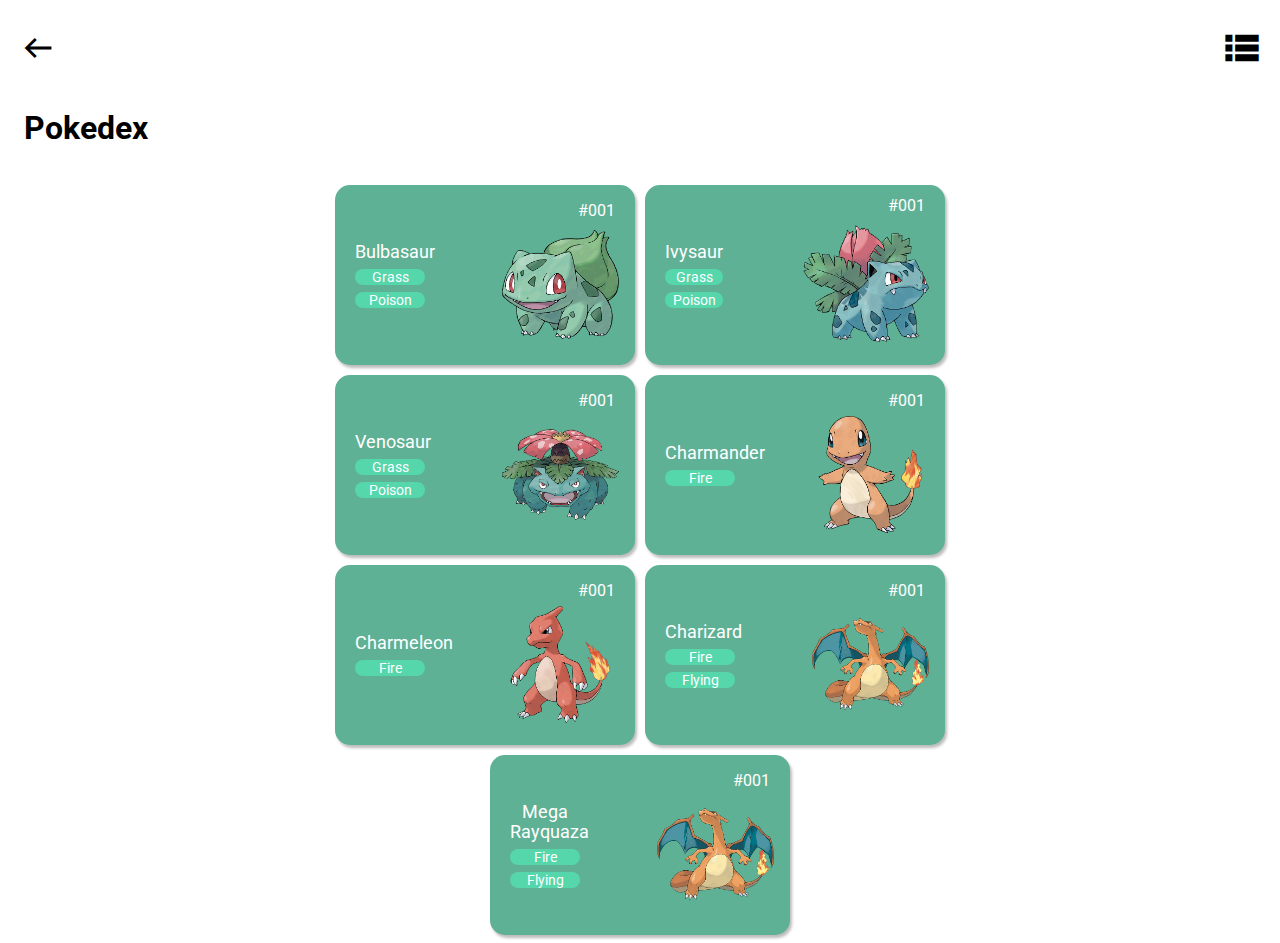
==== 07_pokedex_js/index.html @ bf47d4d7 "HTML e CSS do projeto Pokedex finalizado com sucesso já responsivo, próximo passo é integrar a aplic" ====
<!DOCTYPE html>
<html lang="pt-BR">
<head>
    <meta charset="UTF-8">
    <meta http-equiv="X-UA-Compatible" content="IE=edge">
    <meta name="viewport" content="width=device-width, initial-scale=1.0">
    <meta name="description" content="Pekedex criada utilizando a PokeAPI">
    <link rel="stylesheet" href="https://necolas.github.io/normalize.css/latest/normalize.css"> <!--Normalize CSS-->
    <link rel="stylesheet" href="./assets/css/main.css">
    <link rel="stylesheet" href="./assets/css/global.css">
    <link rel="preconnect" href="https://fonts.googleapis.com">
    <link rel="preconnect" href="https://fonts.gstatic.com" crossorigin>
    <link href="https://fonts.googleapis.com/css2?family=Roboto:wght@500&display=swap" rel="stylesheet">
    <link rel="stylesheet" href="./assets/css/pokedex.css">
    <script defer src="./assets/js/main.js"></script>

    <link rel="stylesheet" href="https://fonts.googleapis.com/css2?family=Material+Symbols+Outlined:opsz,wght,FILL,GRAD@20..48,100..700,0..1,-50..200" />
    <title>Pokedex</title>
</head>
<body>
    <header>
        <nav class="menu_principal">
            <div class="voltar"><span class="material-symbols-outlined">
                arrow_left_alt
            </span></div>
            <div class="menu_lista"><span class="material-symbols-outlined">
                lists
            </span></div>
        </nav>
    </header>

    <section id="section_principal">
        <h1 class="titulo_principal">Pokedex</h1>
        <ol class="lista_pokemons">
            <li>
                <div class="nome_tipo_pokemon">
                    <div class="nome_pokemon">Bulbasaur</div>
                    <div class="tipo_pokemon">Grass</div>
                    <div class="tipo_pokemon">Poison</div>
                </div>
                <div class="poke_id">
                    <div class="number">#001</div>
                    <img src="./assets/img/pokemons/001.png" alt="">
                </div>
            </li>
            <li>
                <div class="nome_tipo_pokemon">
                    <div class="nome_pokemon">Ivysaur</div>
                    <div class="tipo_pokemon">Grass</div>
                    <div class="tipo_pokemon">Poison</div>
                </div>
                <div class="poke_id">
                    <div class="number">#001</div>
                    <img src="./assets/img/pokemons/002.png" alt="">
                </div>
            </li>
            <li>
                <div class="nome_tipo_pokemon">
                    <div class="nome_pokemon">Venosaur</div>
                    <div class="tipo_pokemon">Grass</div>
                    <div class="tipo_pokemon">Poison</div>
                </div>
                <div class="poke_id">
                    <div class="number">#001</div>
                    <img src="./assets/img/pokemons/003.png" alt="">
                </div>
            </li>
            <li>
                <div class="nome_tipo_pokemon">
                    <div class="nome_pokemon">Charmander</div>
                    <div class="tipo_pokemon">Fire</div>
                </div>
                <div class="poke_id">
                    <div class="number">#001</div>
                    <img src="./assets/img/pokemons/004.png" alt="">
                </div>
            </li>
            <li>
                <div class="nome_tipo_pokemon">
                    <div class="nome_pokemon">Charmeleon</div>
                    <div class="tipo_pokemon">Fire</div>
                </div>
                <div class="poke_id">
                    <div class="number">#001</div>
                    <img src="./assets/img/pokemons/005.png" alt="">
                </div>
            </li>
            <li>
                <div class="nome_tipo_pokemon">
                    <div class="nome_pokemon">Charizard</div>
                    <div class="tipo_pokemon">Fire</div>
                    <div class="tipo_pokemon">Flying</div>
                </div>
                <div class="poke_id">
                    <div class="number">#001</div>
                    <img src="./assets/img/pokemons/006.png" alt="">
                </div>
            </li>
            <li>
                <div class="nome_tipo_pokemon">
                    <div class="nome_pokemon">Mega Rayquaza</div>
                    <div class="tipo_pokemon">Fire</div>
                    <div class="tipo_pokemon">Flying</div>
                </div>
                <div class="poke_id">
                    <div class="number">#001</div>
                    <img src="./assets/img/pokemons/006.png" alt="">
                </div>
            </li>
        </ol>
    </section>

</body>
</html>
---- 07_pokedex_js/assets/css/global.css ----
*{
    font-family: 'Roboto', sans-serif;
    box-sizing: border-box;
}

/*Barra de Navegação TOPO*/

.menu_principal{
    display: flex;
    flex-direction: row;
    justify-content: space-between;
}

.voltar{
    margin-top: 20px;
    margin-left: 10px;
}

.voltar span{
    font-size: 40px;
}

.menu_lista{
    margin-top: 20px;
    margin-right: 10px;
}

.menu_lista span{
    font-size: 40px;
}

/*Section Principal*/
#section_principal{
    

}


.titulo_principal{
    padding: 1rem   ;
}
---- 07_pokedex_js/assets/css/pokedex.css ----
.lista_pokemons {
    width: 100vw;
    display: flex;
    flex-flow: row wrap;
    justify-content: center;
    gap: 10px;
    padding: 0;

}



.lista_pokemons li {
    display: flex;
    overflow-x: hidden;
    flex-direction: row;
    align-items: center;
    justify-content: space-evenly;
    list-style: none;
    width: 180px;
    height: 130px;
    background-color: rgb(95, 177, 149);
    border-radius: 15px;
    color: white;
    padding: 10px;
    gap: 5px;
    transition: ease-in 0.5s;
    box-shadow: 2px 3px 3px rgba(0, 0, 0, 0.267);
}

.nome_tipo_pokemon {
    width: 90px;
    align-self: center;
    justify-content: center;
    text-align: center;
    font-size: 1.1em;
    padding: 10px;
}


.tipo_pokemon {
    justify-content: center;
    background-color: rgba(77, 248, 191, 0.534);
    background-size: 10px;
    border-radius: 10px;
    font-size: 0.8em;
    margin-top: 0.5em;
    text-align: center;
}




.lista_pokemons li img {
    max-width: 10vh;
    align-self: flex-end;

}

.poke_id {
    display: flex;
    flex-direction: column;

}

.number {
    align-self: flex-end;
    margin-right: 10px;
}

@media screen and (min-width: 750px) {
    .lista_pokemons{
        transition: ease-in-out 1s;
        width: 800px;
        margin: 0 auto;
    }

    .lista_pokemons li {
        transition: ease-in-out 0.5s;
        width: 300px;
        height: 180px;

    }
    .lista_pokemons li img {
        max-width: 70%;
        align-self: flex-end;

    }
}
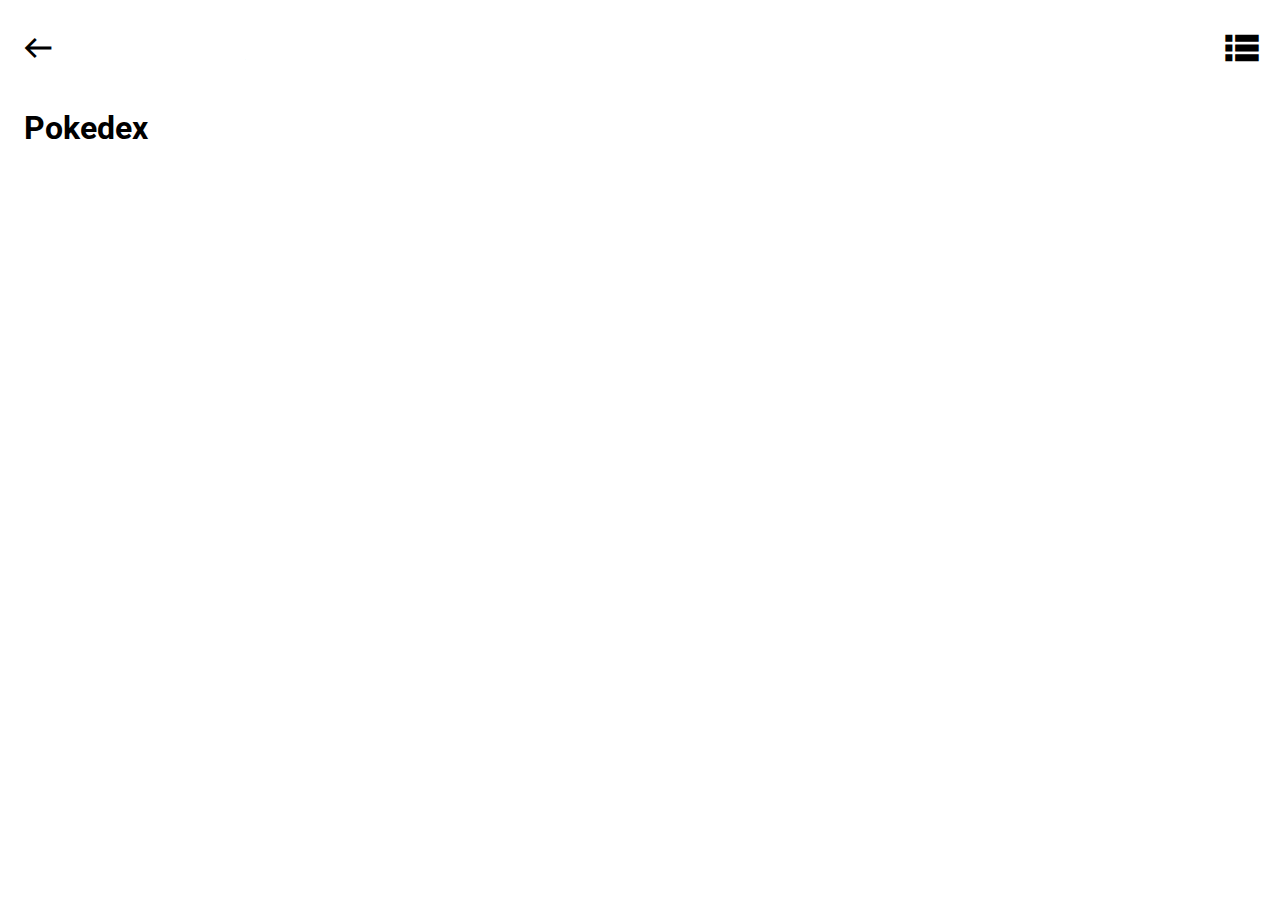
==== commit 7c076821: "chamada da pokeApi finalizada para nossa Pokedex, ainda falta alterar as coras e adicionar paginação" ====
--- a/07_pokedex_js/index.html
+++ b/07_pokedex_js/index.html
@@ -6,12 +6,13 @@
     <meta name="viewport" content="width=device-width, initial-scale=1.0">
     <meta name="description" content="Pekedex criada utilizando a PokeAPI">
     <link rel="stylesheet" href="https://necolas.github.io/normalize.css/latest/normalize.css"> <!--Normalize CSS-->
-    <link rel="stylesheet" href="./assets/css/main.css">
     <link rel="stylesheet" href="./assets/css/global.css">
     <link rel="preconnect" href="https://fonts.googleapis.com">
     <link rel="preconnect" href="https://fonts.gstatic.com" crossorigin>
     <link href="https://fonts.googleapis.com/css2?family=Roboto:wght@500&display=swap" rel="stylesheet">
     <link rel="stylesheet" href="./assets/css/pokedex.css">
+    <script src="./assets/js/pokemon_model.js"></script>
+    <script src="./assets/js/poke_api.js"></script>
     <script defer src="./assets/js/main.js"></script>
 
     <link rel="stylesheet" href="https://fonts.googleapis.com/css2?family=Material+Symbols+Outlined:opsz,wght,FILL,GRAD@20..48,100..700,0..1,-50..200" />
@@ -31,82 +32,9 @@
 
     <section id="section_principal">
         <h1 class="titulo_principal">Pokedex</h1>
-        <ol class="lista_pokemons">
-            <li>
-                <div class="nome_tipo_pokemon">
-                    <div class="nome_pokemon">Bulbasaur</div>
-                    <div class="tipo_pokemon">Grass</div>
-                    <div class="tipo_pokemon">Poison</div>
-                </div>
-                <div class="poke_id">
-                    <div class="number">#001</div>
-                    <img src="./assets/img/pokemons/001.png" alt="">
-                </div>
-            </li>
-            <li>
-                <div class="nome_tipo_pokemon">
-                    <div class="nome_pokemon">Ivysaur</div>
-                    <div class="tipo_pokemon">Grass</div>
-                    <div class="tipo_pokemon">Poison</div>
-                </div>
-                <div class="poke_id">
-                    <div class="number">#001</div>
-                    <img src="./assets/img/pokemons/002.png" alt="">
-                </div>
-            </li>
-            <li>
-                <div class="nome_tipo_pokemon">
-                    <div class="nome_pokemon">Venosaur</div>
-                    <div class="tipo_pokemon">Grass</div>
-                    <div class="tipo_pokemon">Poison</div>
-                </div>
-                <div class="poke_id">
-                    <div class="number">#001</div>
-                    <img src="./assets/img/pokemons/003.png" alt="">
-                </div>
-            </li>
-            <li>
-                <div class="nome_tipo_pokemon">
-                    <div class="nome_pokemon">Charmander</div>
-                    <div class="tipo_pokemon">Fire</div>
-                </div>
-                <div class="poke_id">
-                    <div class="number">#001</div>
-                    <img src="./assets/img/pokemons/004.png" alt="">
-                </div>
-            </li>
-            <li>
-                <div class="nome_tipo_pokemon">
-                    <div class="nome_pokemon">Charmeleon</div>
-                    <div class="tipo_pokemon">Fire</div>
-                </div>
-                <div class="poke_id">
-                    <div class="number">#001</div>
-                    <img src="./assets/img/pokemons/005.png" alt="">
-                </div>
-            </li>
-            <li>
-                <div class="nome_tipo_pokemon">
-                    <div class="nome_pokemon">Charizard</div>
-                    <div class="tipo_pokemon">Fire</div>
-                    <div class="tipo_pokemon">Flying</div>
-                </div>
-                <div class="poke_id">
-                    <div class="number">#001</div>
-                    <img src="./assets/img/pokemons/006.png" alt="">
-                </div>
-            </li>
-            <li>
-                <div class="nome_tipo_pokemon">
-                    <div class="nome_pokemon">Mega Rayquaza</div>
-                    <div class="tipo_pokemon">Fire</div>
-                    <div class="tipo_pokemon">Flying</div>
-                </div>
-                <div class="poke_id">
-                    <div class="number">#001</div>
-                    <img src="./assets/img/pokemons/006.png" alt="">
-                </div>
-            </li>
+        <ol id="pokemon_ol" class="lista_pokemons">
+
+           
         </ol>
     </section>
 
--- a/07_pokedex_js/assets/css/global.css
+++ b/07_pokedex_js/assets/css/global.css
@@ -31,7 +31,7 @@
 
 /*Section Principal*/
 #section_principal{
-    
+    margin-bottom: 50px;
 
 }
 
--- a/07_pokedex_js/assets/css/pokedex.css
+++ b/07_pokedex_js/assets/css/pokedex.css
@@ -37,6 +37,9 @@
     padding: 10px;
 }
 
+.nome_pokemon{
+    text-transform: capitalize;
+}
 
 .tipo_pokemon {
     justify-content: center;
@@ -63,6 +66,12 @@
 
 }
 
+.poke_id img{
+    width: 100px;
+    min-width: 80px;
+    
+}
+
 .number {
     align-self: flex-end;
     margin-right: 10px;
